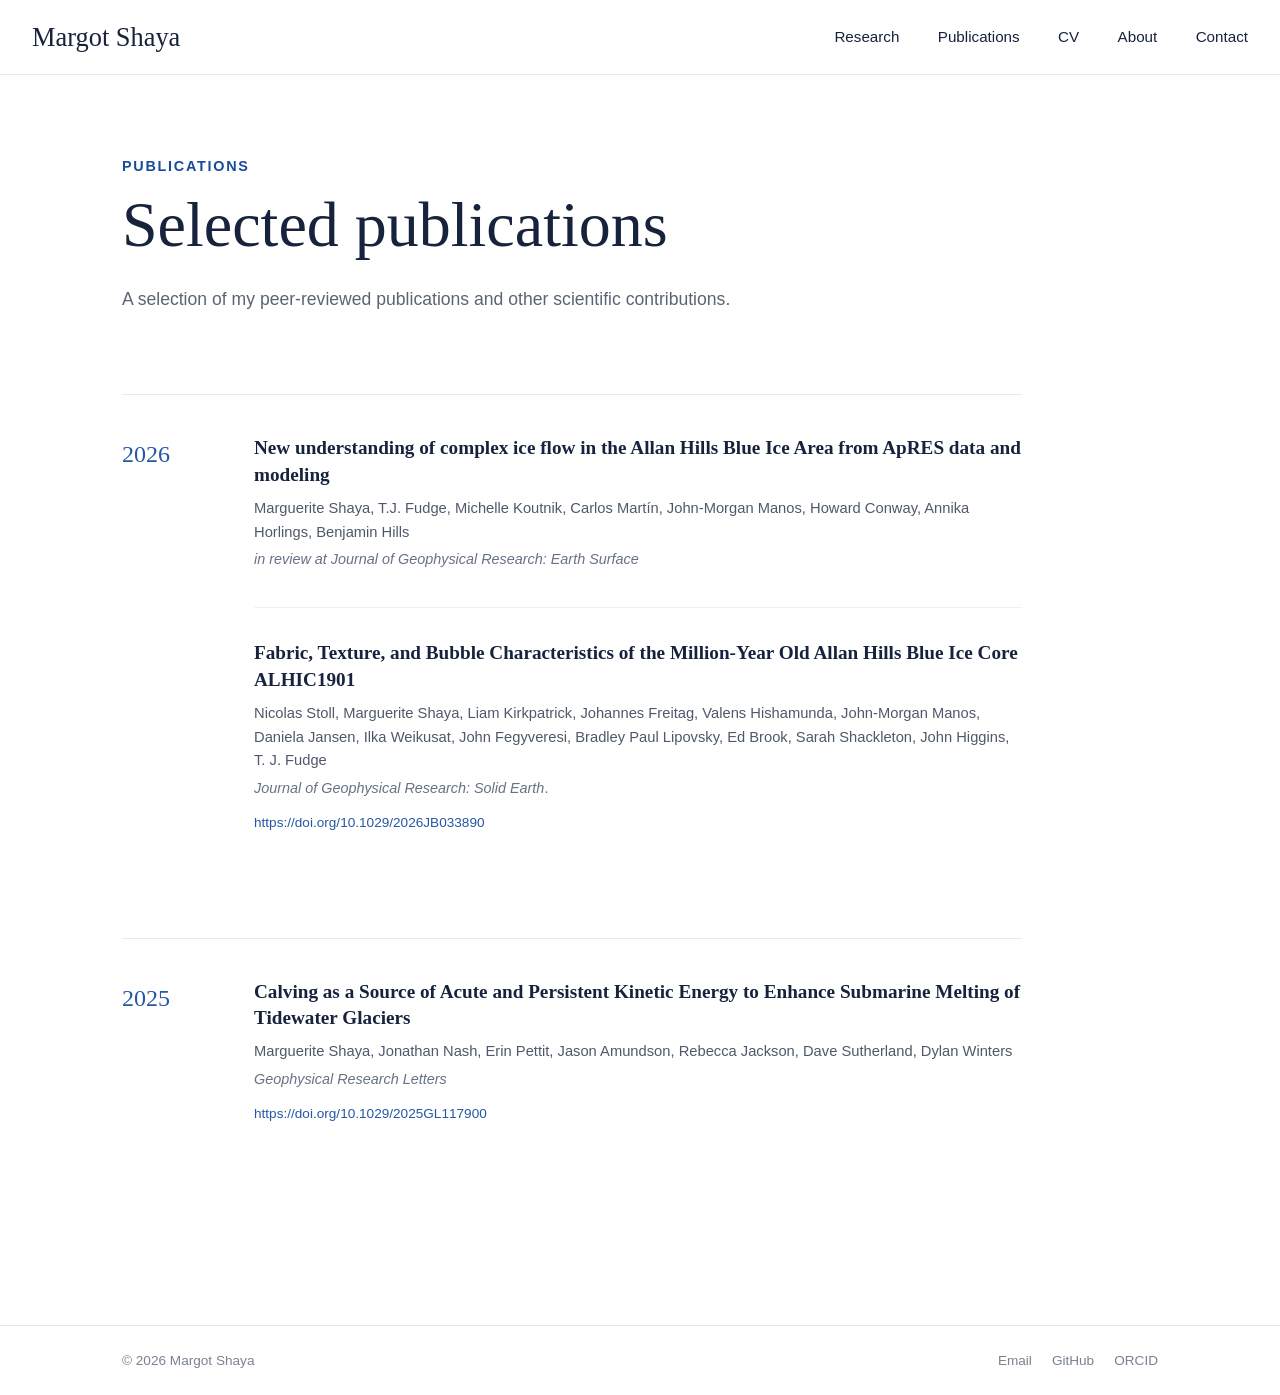
==== publications.html @ 25684f6d "Added publications page" ====
<!DOCTYPE html>
<html lang="en">

<head>
    <meta charset="UTF-8">
    <meta name="viewport" content="width=device-width, initial-scale=1.0">

    <title>Publications | Margot Shaya</title>

    <meta name="description"
          content="Publications by Margot Shaya.">

    <link rel="stylesheet" href="css/style.css">
</head>


<body>

    <!-- Navigation -->

    <header class="navbar">

        <div class="nav-container">

            <a href="index.html" class="site-name">
                Margot Shaya
            </a>

            <nav class="nav-links">
                <a href="research.html">Research</a>
                <a href="publications.html">Publications</a>
                <a href="cv.html">CV</a>
                <a href="about.html">About</a>
                <a href="contact.html">Contact</a>
            </nav>

        </div>

    </header>


    <!-- Main content -->

    <main>

        <section class="page-header">

            <p class="eyebrow">
                Publications
            </p>

            <h1>
                Selected publications
            </h1>

            <p>
                A selection of my peer-reviewed publications and
                other scientific contributions.
            </p>

        </section>


        <section class="publications">


            <!-- 2026 -->

            <div class="publication-year">

                <h2>
                    2026
                </h2>

                <div class="publication-list">

                    <article class="publication">

                        <h3>
                            New understanding of complex ice flow in the Allan Hills Blue Ice Area from ApRES data and modeling
                        </h3>

                        <p class="authors">
                            Marguerite Shaya, T.J. Fudge, Michelle Koutnik, Carlos Martín, John-Morgan Manos, Howard Conway, Annika Horlings, Benjamin Hills
                        </p>

                        <p class="journal">
                            <em>in review at Journal of Geophysical Research: Earth Surface</em>
                        </p>

                    </article>


                    <article class="publication">

                        <h3>
                            Fabric, Texture, and Bubble Characteristics of the Million-Year Old Allan Hills Blue Ice Core ALHIC1901
                        </h3>

                        <p class="authors">
                            Nicolas Stoll, Marguerite Shaya, Liam Kirkpatrick, Johannes Freitag, Valens Hishamunda, John-Morgan Manos, Daniela Jansen, Ilka Weikusat, John Fegyveresi, Bradley Paul Lipovsky, Ed Brook, Sarah Shackleton, John Higgins, T. J. Fudge
                        </p>

                        <p class="journal">
                            <em>Journal of Geophysical Research: Solid Earth</em>.
                        </p>

                        <div class="publication-links">

                            <a href="#">
                                https://doi.org/10.1029/2026JB033890
                            </a>

                        </div>

                    </article>

                </div>

            </div>


            <!-- 2025 -->

            <div class="publication-year">

                <h2>
                    2025
                </h2>

                <div class="publication-list">

                    <article class="publication">

                        <h3>
                            Calving as a Source of Acute and Persistent Kinetic Energy to Enhance Submarine Melting of Tidewater Glaciers
                        </h3>

                        <p class="authors">
                            Marguerite Shaya, Jonathan Nash, Erin Pettit, Jason Amundson, Rebecca Jackson, Dave Sutherland, Dylan Winters
                        </p>

                        <p class="journal">
                            <em>Geophysical Research Letters</em>
                        </p>

                        <div class="publication-links">

                            <a href="#">
                                https://doi.org/10.1029/2025GL117900
                            </a>

                        </div>

                    </article>

                </div>

            </div>

        </section>

    </main>


    <!-- Footer -->

    <footer>

        <div class="footer-container">

            <p>
                &copy; 2026 Margot Shaya
            </p>

            <div>
                <a href="mailto:mshaya@uw.edu">
                    Email
                </a>

                <a href="https://github.com/margotshaya">
                    GitHub
                </a>

                <a href="https://orcid.org/0009-0008-9935-0874">
                    ORCID
                </a>
            </div>

        </div>

    </footer>

</body>

</html>
---- css/style.css ----
/* ==================================================
   GENERAL
================================================== */

* {
    box-sizing: border-box;
}

html {
    scroll-behavior: smooth;
}

body {
    margin: 0;

    font-family:
        -apple-system,
        BlinkMacSystemFont,
        "Segoe UI",
        Roboto,
        Helvetica,
        Arial,
        sans-serif;

    color: #17233d;
    background: #ffffff;

    line-height: 1.6;
}

img {
    max-width: 100%;
}

a {
    color: inherit;
}


/* ==================================================
   NAVIGATION
================================================== */

.navbar {
    background: white;
    border-bottom: 1px solid #e8e8e8;

    position: relative;
    z-index: 10;
}

.nav-container {
    max-width: 1280px;

    margin: 0 auto;
    padding: 1rem 2rem;

    display: flex;
    align-items: center;
    justify-content: space-between;
}

.site-name {
    font-family: Georgia, "Times New Roman", serif;

    font-size: 1.65rem;
    font-weight: 500;

    text-decoration: none;
}

.nav-links {
    display: flex;
    gap: 2.4rem;
}

.nav-links a {
    font-size: 0.95rem;

    text-decoration: none;

    transition: color 0.2s ease;
}

.nav-links a:hover {
    color: #2458a6;
}


/* ==================================================
   HERO
================================================== */

.hero {
    position: relative;

    min-height: 430px;

    overflow: hidden;
}

.hero-background {
    position: absolute;
    inset: 0;

    background-image:
        linear-gradient(
            90deg,
            rgba(255, 255, 255, 0.94) 0%,
            rgba(255, 255, 255, 0.78) 42%,
            rgba(255, 255, 255, 0.30) 100%
        ),
        url("../images/hero-background.jpg");

    background-size: cover;
    background-position: center;

    z-index: 0;
}

.hero-container {
    position: relative;
    z-index: 1;

    max-width: 1100px;

    margin: 0 auto;
    padding: 2rem;

    min-height: 430px;

    display: grid;
    grid-template-columns: 340px 1fr;

    align-items: center;

    gap: 5rem;
}


/* ==================================================
   CIRCULAR PORTRAIT
================================================== */

.portrait-container {
    width: 310px;
    height: 310px;

    margin: 0 auto;

    border-radius: 50%;

    border: 5px solid white;

    overflow: hidden;

    box-shadow:
        0 5px 25px rgba(0, 0, 0, 0.12);
}

.portrait {
    width: 100%;
    height: 100%;

    object-fit: cover;

    display: block;
}


/* ==================================================
   HERO TEXT
================================================== */

.hero-content {
    max-width: 620px;
}

.eyebrow {
    margin: 0 0 0.75rem;

    color: #174c9c;

    font-size: 0.9rem;
    font-weight: 600;

    letter-spacing: 0.12em;
    text-transform: uppercase;
}

.hero h1 {
    margin: 0;

    font-family: Georgia, "Times New Roman", serif;

    font-size: clamp(3rem, 5vw, 4.5rem);

    line-height: 1.05;

    font-weight: 500;
}

.accent-line {
    width: 38px;
    height: 2px;

    margin: 1.5rem 0;

    background: #2458a6;
}

.hero-description {
    max-width: 600px;

    margin: 0;

    font-size: 1.1rem;

    color: #26324b;
}


/* ==================================================
   SOCIAL LINKS
================================================== */

.social-links {
    display: flex;

    flex-wrap: wrap;

    gap: 1.5rem;

    margin-top: 1.75rem;
}

.social-links a {
    display: flex;

    align-items: center;

    gap: 0.45rem;

    text-decoration: none;

    font-size: 0.9rem;
}

.social-links a:hover {
    color: #2458a6;
}

.icon {
    font-size: 1.05rem;
}


/* ==================================================
   MAIN CONTENT
================================================== */

main {
    max-width: 1100px;

    margin: 0 auto;

    padding: 0 2rem;
}


/* ==================================================
   RESEARCH INTRODUCTION
================================================== */

.research-intro {
    display: grid;

    grid-template-columns: 1fr 1.45fr;

    gap: 3rem;

    align-items: center;

    padding: 4.5rem 0 3rem;
}

.research-image img {
    width: 100%;

    height: 260px;

    object-fit: cover;

    border-radius: 4px;

    display: block;
}

.research-text h2,
.projects h2 {
    margin: 0 0 1rem;

    font-family: Georgia, "Times New Roman", serif;

    font-size: 2rem;

    font-weight: 500;
}

.research-text p {
    margin: 0 0 1rem;

    color: #4b5568;

    font-size: 0.98rem;
}


/* ==================================================
   BUTTON
================================================== */

.outline-button {
    display: inline-flex;

    align-items: center;

    gap: 0.6rem;

    margin-top: 0.5rem;

    padding: 0.55rem 0.9rem;

    border: 1px solid #4773c5;

    border-radius: 3px;

    color: #2458a6;

    text-decoration: none;

    font-size: 0.9rem;

    transition:
        background 0.2s ease,
        color 0.2s ease;
}

.outline-button:hover {
    background: #2458a6;

    color: white;
}


/* ==================================================
   PROJECT SECTION
================================================== */

.projects {
    padding: 2rem 0 6rem;
}

.section-heading {
    display: flex;

    align-items: baseline;

    justify-content: space-between;

    margin-bottom: 1.5rem;
}

.section-heading a {
    color: #2458a6;

    font-size: 0.9rem;

    text-decoration: none;
}

.section-heading a:hover {
    text-decoration: underline;
}


/* ==================================================
   PROJECT CARDS
================================================== */

.project-grid {
    display: grid;

    grid-template-columns:
        repeat(3, minmax(0, 1fr));

    gap: 1.25rem;
}

.project-card {
    display: block;

    border: 1px solid #dce1e8;

    border-radius: 4px;

    overflow: hidden;

    background: white;

    text-decoration: none;

    transition:
        transform 0.2s ease,
        box-shadow 0.2s ease;
}

.project-card:hover {
    transform: translateY(-4px);

    box-shadow:
        0 8px 25px rgba(20, 40, 70, 0.10);
}

.project-card > img {
    width: 100%;

    height: 145px;

    object-fit: cover;

    display: block;
}

.project-content {
    padding: 0.9rem;
}

.project-content h3 {
    margin: 0 0 0.5rem;

    font-family: Georgia, "Times New Roman", serif;

    font-size: 1.05rem;

    font-weight: 600;

    color: #173d79;
}

.project-content p {
    margin: 0 0 0.75rem;

    color: #4b5568;

    font-size: 0.84rem;

    line-height: 1.5;
}

.learn-more {
    color: #2458a6;

    font-size: 0.82rem;
}


/* ==================================================
   FOOTER
================================================== */

footer {
    border-top: 1px solid #e5e5e5;
}

.footer-container {
    max-width: 1100px;

    margin: 0 auto;

    padding: 1.5rem 2rem;

    display: flex;

    justify-content: space-between;
    align-items: center;

    color: #7a8290;

    font-size: 0.85rem;
}

.footer-container p {
    margin: 0;
}

.footer-container div {
    display: flex;

    gap: 1.25rem;
}

.footer-container a {
    text-decoration: none;
}

.footer-container a:hover {
    color: #2458a6;
}


/* ==================================================
   TABLET
================================================== */

@media (max-width: 1000px) {

    .project-grid {
        grid-template-columns:
            repeat(2, minmax(0, 1fr));
    }

}


/* ==================================================
   MOBILE
================================================== */

@media (max-width: 750px) {

    .nav-container {
        padding: 1rem 1.25rem;
    }

    .nav-links {
        gap: 1rem;
    }

    .nav-links a:nth-child(3) {
        display: none;
    }

    .hero-container {
        grid-template-columns: 1fr;

        gap: 1.5rem;

        padding: 3rem 1.5rem;

        text-align: center;
    }

    .hero-background {
        background-position: center;
    }

    .portrait-container {
        width: 230px;
        height: 230px;
    }

    .accent-line {
        margin-left: auto;
        margin-right: auto;
    }

    .social-links {
        justify-content: center;
    }

    main {
        padding: 0 1.25rem;
    }

    .research-intro {
        grid-template-columns: 1fr;

        gap: 1.5rem;

        padding-top: 3rem;
    }

    .research-image img {
        height: 240px;
    }

    .section-heading {
        display: block;
    }

    .section-heading a {
        display: inline-block;

        margin-top: 0.25rem;
    }

    .project-grid {
        grid-template-columns: 1fr;
    }

    .project-card > img {
        height: 220px;
    }

    .footer-container {
        display: block;
    }

    .footer-container div {
        margin-top: 0.75rem;
    }

}

/* ==================================================
   RESEARCH PAGE
================================================== */

.page-header {
    max-width: 750px;

    padding: 5rem 0 4rem;
}

.page-header h1 {
    margin: 0 0 1.5rem;

    font-family: Georgia, "Times New Roman", serif;

    font-size: clamp(2.5rem, 5vw, 4rem);

    line-height: 1.1;

    font-weight: 500;
}

.page-header > p:last-child {
    max-width: 650px;

    color: #5b6473;

    font-size: 1.1rem;
}


/* Research projects */

.research-projects {
    padding-bottom: 6rem;
}

.research-project {
    display: grid;

    grid-template-columns: 1fr 1fr;

    gap: 4rem;

    align-items: center;

    padding: 4rem 0;

    border-top: 1px solid #e5e8ed;
}


/* Alternate image/text orientation */

.research-project.reverse
.research-project-image {
    order: 2;
}

.research-project.reverse
.research-project-content {
    order: 1;
}


.research-project-image img {
    display: block;

    width: 100%;

    height: 400px;

    object-fit: cover;

    border-radius: 4px;
}


.research-project-content {
    max-width: 520px;
}

.project-number {
    margin: 0 0 0.5rem;

    color: #4773c5;

    font-size: 0.85rem;
    font-weight: 600;

    letter-spacing: 0.1em;
}


.research-project-content h2 {
    margin: 0 0 1.25rem;

    font-family: Georgia, "Times New Roman", serif;

    font-size: 2.2rem;

    font-weight: 500;
}


.research-project-content p {
    color: #555f70;

    font-size: 0.98rem;
}


/* Research tags */

.project-tags {
    display: flex;

    flex-wrap: wrap;

    gap: 0.5rem;

    margin-top: 1.5rem;
}

.project-tags span {
    padding: 0.3rem 0.65rem;

    border: 1px solid #d5dce7;

    border-radius: 20px;

    color: #536175;

    font-size: 0.78rem;
}


/* Mobile */

@media (max-width: 750px) {

    .page-header {
        padding: 3rem 0;
    }

    .research-project {
        grid-template-columns: 1fr;

        gap: 2rem;

        padding: 3rem 0;
    }

    .research-project.reverse
    .research-project-image {
        order: 1;
    }

    .research-project.reverse
    .research-project-content {
        order: 2;
    }

    .research-project-image img {
        height: 280px;
    }

}

/* ==================================================
   PUBLICATIONS PAGE
================================================== */

.publications {
    max-width: 900px;

    padding-bottom: 6rem;
}

.publication-year {
    display: grid;

    grid-template-columns: 100px 1fr;

    gap: 2rem;

    padding: 2.5rem 0;

    border-top: 1px solid #e5e8ed;
}

.publication-year > h2 {
    margin: 0;

    font-family: Georgia, "Times New Roman", serif;

    font-size: 1.5rem;

    font-weight: 500;

    color: #2458a6;
}

.publication {
    padding-bottom: 2rem;

    margin-bottom: 2rem;

    border-bottom: 1px solid #edf0f4;
}

.publication:last-child {
    border-bottom: none;
}

.publication h3 {
    margin: 0 0 0.5rem;

    font-family: Georgia, "Times New Roman", serif;

    font-size: 1.2rem;

    font-weight: 600;

    line-height: 1.4;
}

.authors {
    margin: 0;

    color: #4f5969;

    font-size: 0.92rem;
}

.journal {
    margin: 0.25rem 0;

    color: #687284;

    font-size: 0.9rem;
}

.publication-links {
    display: flex;

    gap: 1rem;

    margin-top: 0.75rem;
}

.publication-links a {
    color: #2458a6;

    font-size: 0.85rem;

    text-decoration: none;
}

.publication-links a:hover {
    text-decoration: underline;
}


/* Mobile */

@media (max-width: 600px) {

    .publication-year {
        grid-template-columns: 1fr;

        gap: 0.5rem;
    }

}
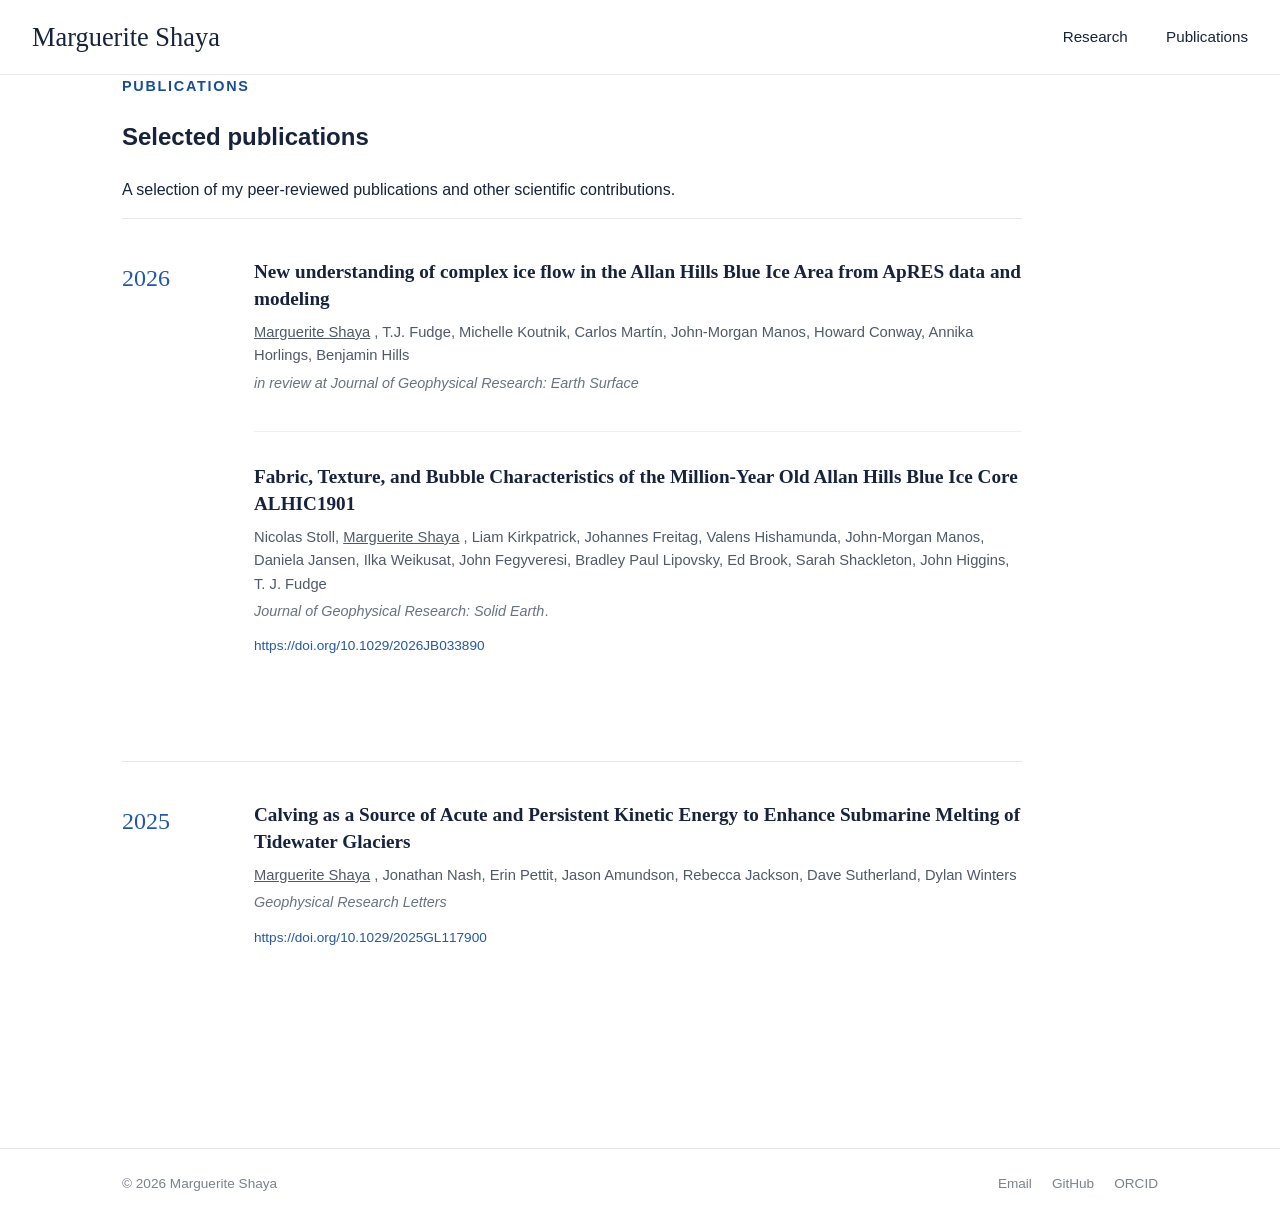
==== commit 54863c1a: "add research page" ====
--- a/publications.html
+++ b/publications.html
@@ -23,15 +23,12 @@
         <div class="nav-container">
 
             <a href="index.html" class="site-name">
-                Margot Shaya
+                Marguerite Shaya
             </a>
 
             <nav class="nav-links">
                 <a href="research.html">Research</a>
                 <a href="publications.html">Publications</a>
-                <a href="cv.html">CV</a>
-                <a href="about.html">About</a>
-                <a href="contact.html">Contact</a>
             </nav>
 
         </div>
@@ -81,7 +78,8 @@
                         </h3>
 
                         <p class="authors">
-                            Marguerite Shaya, T.J. Fudge, Michelle Koutnik, Carlos Martín, John-Morgan Manos, Howard Conway, Annika Horlings, Benjamin Hills
+                            <span style="text-decoration: underline;">Marguerite Shaya</span>
+                            , T.J. Fudge, Michelle Koutnik, Carlos Martín, John-Morgan Manos, Howard Conway, Annika Horlings, Benjamin Hills
                         </p>
 
                         <p class="journal">
@@ -98,7 +96,9 @@
                         </h3>
 
                         <p class="authors">
-                            Nicolas Stoll, Marguerite Shaya, Liam Kirkpatrick, Johannes Freitag, Valens Hishamunda, John-Morgan Manos, Daniela Jansen, Ilka Weikusat, John Fegyveresi, Bradley Paul Lipovsky, Ed Brook, Sarah Shackleton, John Higgins, T. J. Fudge
+                            Nicolas Stoll, 
+                            <span style="text-decoration: underline;">Marguerite Shaya</span>
+                            , Liam Kirkpatrick, Johannes Freitag, Valens Hishamunda, John-Morgan Manos, Daniela Jansen, Ilka Weikusat, John Fegyveresi, Bradley Paul Lipovsky, Ed Brook, Sarah Shackleton, John Higgins, T. J. Fudge
                         </p>
 
                         <p class="journal">
@@ -137,7 +137,8 @@
                         </h3>
 
                         <p class="authors">
-                            Marguerite Shaya, Jonathan Nash, Erin Pettit, Jason Amundson, Rebecca Jackson, Dave Sutherland, Dylan Winters
+                            <span style="text-decoration: underline;">Marguerite Shaya</span>
+                            , Jonathan Nash, Erin Pettit, Jason Amundson, Rebecca Jackson, Dave Sutherland, Dylan Winters
                         </p>
 
                         <p class="journal">
@@ -170,7 +171,7 @@
         <div class="footer-container">
 
             <p>
-                &copy; 2026 Margot Shaya
+                &copy; 2026 Marguerite Shaya
             </p>
 
             <div>
--- a/css/style.css
+++ b/css/style.css
@@ -150,7 +150,7 @@
 
     border-radius: 50%;
 
-    border: 5px solid white;
+    border: 5px solid black;
 
     overflow: hidden;
 
@@ -425,7 +425,7 @@
 .project-card > img {
     width: 100%;
 
-    height: 145px;
+    height: 220px;
 
     object-fit: cover;
 
@@ -617,14 +617,32 @@
    RESEARCH PAGE
 ================================================== */
 
-.page-header {
-    max-width: 750px;
+/* ==================================================
+   HEADER
+================================================== */
+
+.research-header {
+    display: grid;
+
+    grid-template-columns: 1.2fr 0.8fr;
+
+    gap: 4rem;
+
+    align-items: center;
+
+    min-height: 400px;
 
     padding: 5rem 0 4rem;
 }
 
-.page-header h1 {
-    margin: 0 0 1.5rem;
+/* Text side */
+
+.research-header-text {
+    max-width: 600px;
+}
+
+.research-header-text h1 {
+    margin: 0 ;
 
     font-family: Georgia, "Times New Roman", serif;
 
@@ -633,14 +651,90 @@
     line-height: 1.1;
 
     font-weight: 500;
-}
-
-.page-header > p:last-child {
-    max-width: 650px;
-
-    color: #5b6473;
-
-    font-size: 1.1rem;
+
+    color: #17233d;
+}
+
+.research-header-text > p:last-child {
+    max-width: 600px;
+
+    margin: 0;
+
+    color: #26324b;
+
+    /* color: #5b6473; */
+
+    font-size: 1.05rem;
+
+    line-height: 1.7;
+}
+
+
+.research-header-image img{
+  width: 100%;
+  height: 100%;
+  object-fit: cover; /* Keeps image proportions intact */
+  
+}
+
+/* Circular image */
+/*
+.research-header-image {
+    width: 400px;
+    height: 400px;
+
+    margin: 0 auto;
+
+    border-radius: 50%;
+
+    border: 3px solid black;
+
+    overflow: hidden;
+
+    box-shadow:
+        0 5px 25px rgba(0, 0, 0, 0.12);
+}
+
+.research-header-image img{
+    display: block;
+
+    width: 100%;
+    height: 100%;
+
+    object-fit: cover;
+}
+*/
+
+/* Mobile */
+
+@media (max-width: 750px) {
+
+    .research-header {
+        grid-template-columns: 1fr;
+
+        gap: 2rem;
+
+        padding: 3rem 0;
+    }
+
+    .research-header-text {
+        text-align: center;
+    }
+
+    .research-header-text .accent-line {
+        margin-left: auto;
+        margin-right: auto;
+    }
+
+    .research-header-image {
+        width: 280px;
+        height: 280px;
+    }
+
+    .research-header-image img {
+        height: auto;
+    }
+
 }
 
 
@@ -683,9 +777,7 @@
 
     width: 100%;
 
-    height: 400px;
-
-    object-fit: cover;
+    height: auto;
 
     border-radius: 4px;
 }
@@ -777,7 +869,7 @@
     }
 
     .research-project-image img {
-        height: 280px;
+        height: auto;
     }
 
 }
